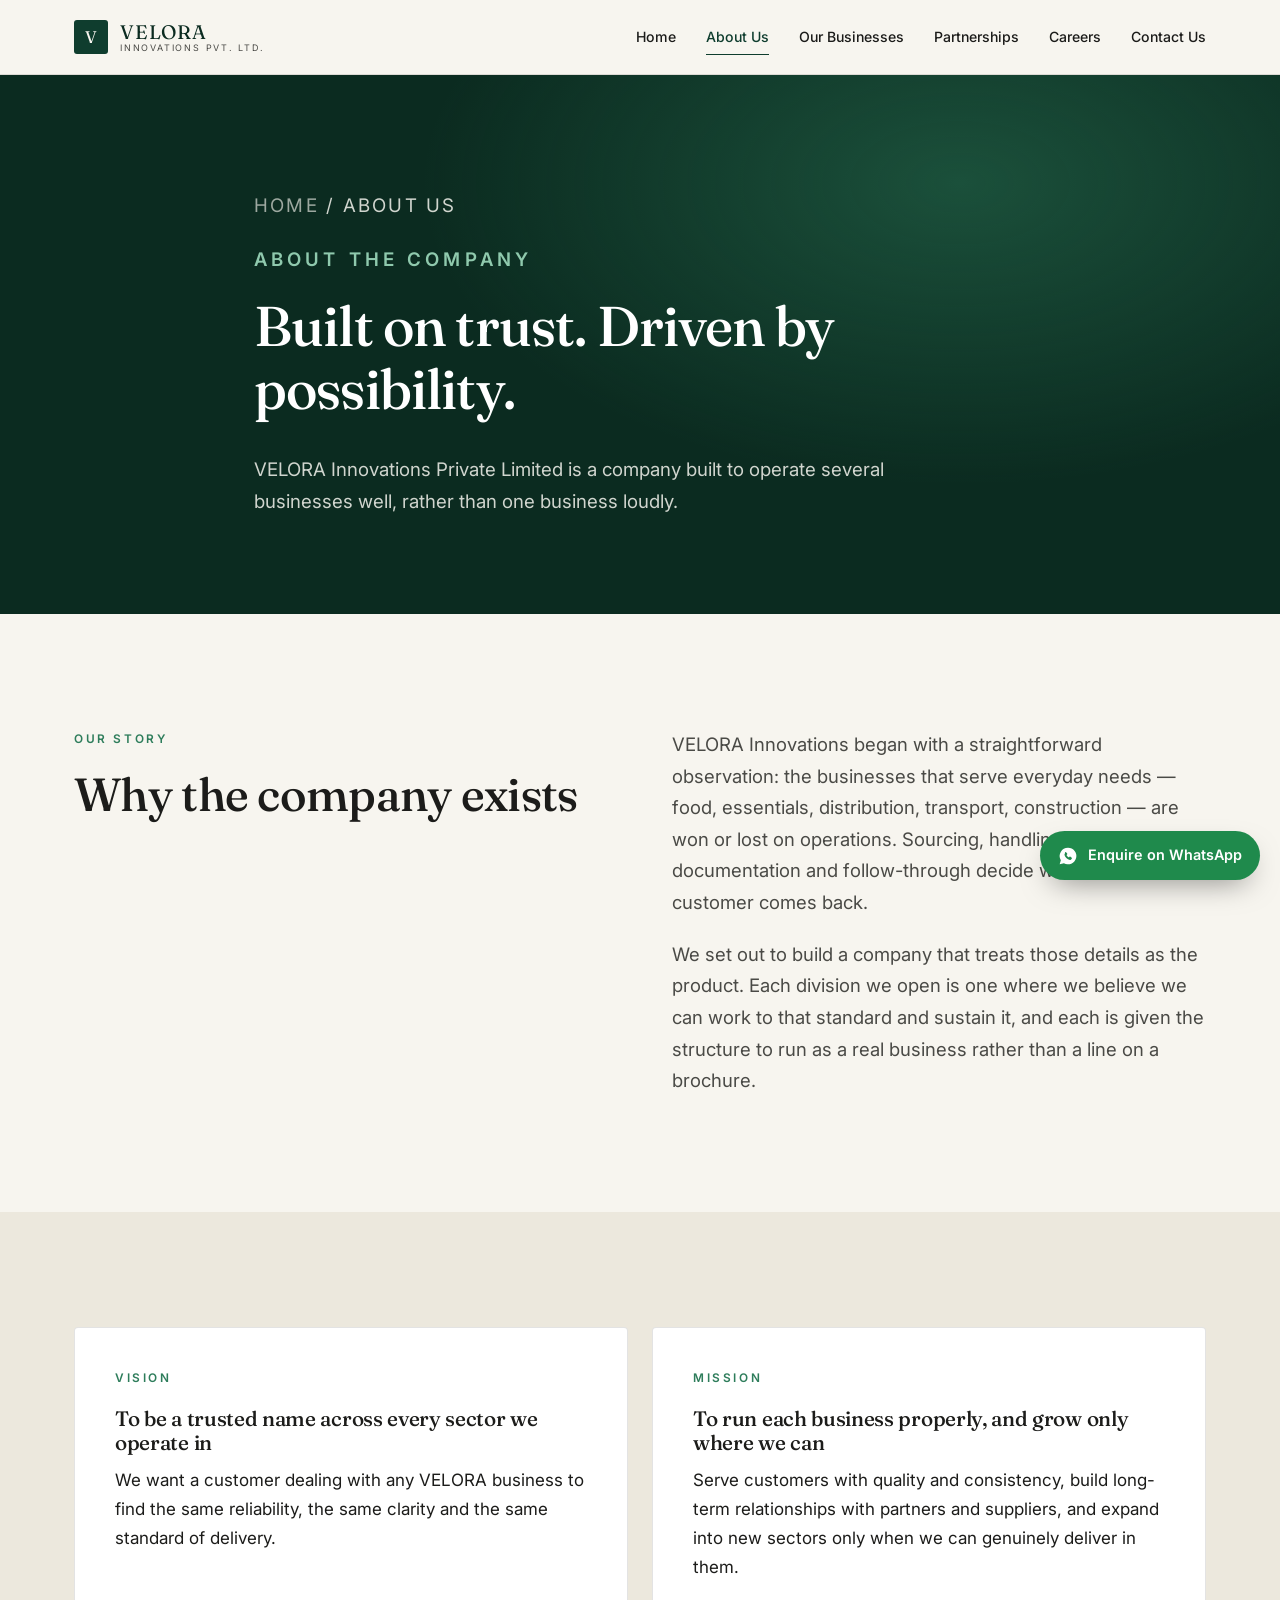
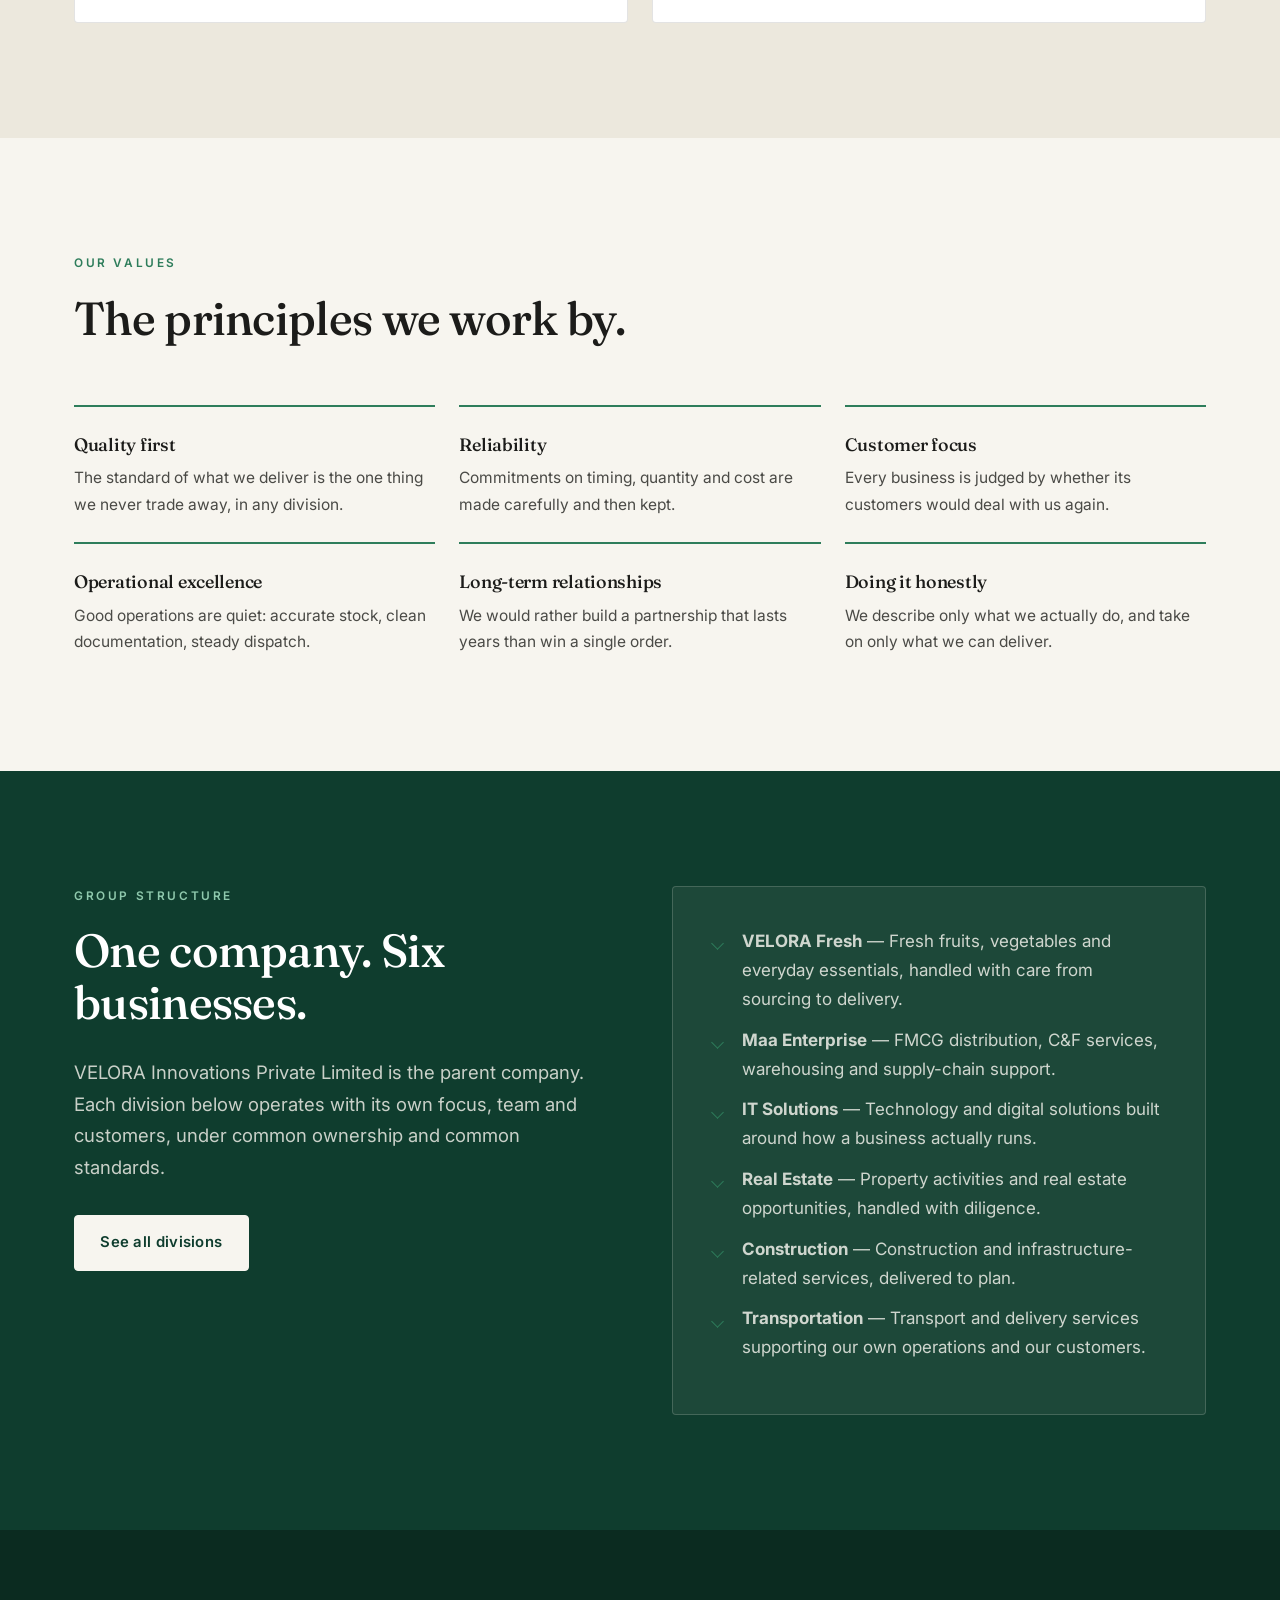
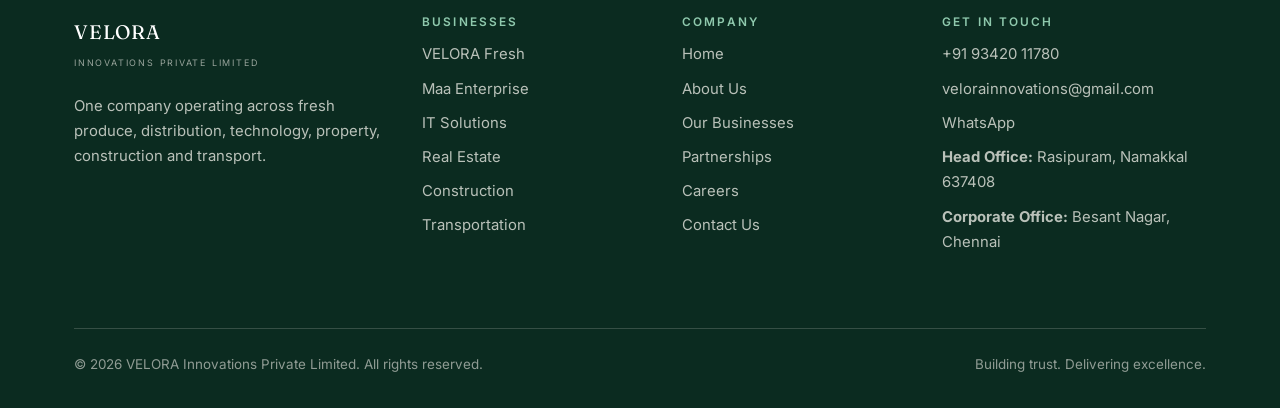
==== about.html @ d8b98b3e "VELORA Innovations corporate website" ====
<!doctype html>
<html lang="en">
<head>
  <meta charset="utf-8">
  <meta name="viewport" content="width=device-width, initial-scale=1">
  <title>About Us — VELORA Innovations Private Limited</title>
  <meta name="description" content="The story, vision, mission and values of VELORA Innovations Private Limited, and how its business divisions are structured.">
  <link rel="preconnect" href="https://fonts.googleapis.com">
  <link rel="preconnect" href="https://fonts.gstatic.com" crossorigin>
  <link href="https://fonts.googleapis.com/css2?family=Fraunces:opsz,wght@9..144,400;9..144,500;9..144,600&family=Inter:wght@400;500;600&display=swap" rel="stylesheet">
  <link rel="stylesheet" href="assets/css/site.css">
</head>
<body>
  <header class="site-header">
    <div class="wrap site-header__inner">
      <a class="brand" href="index.html">
        <span class="brand__mark">V</span>
        <span class="brand__text">
          <span class="brand__name">VELORA</span>
          <span class="brand__sub">Innovations Pvt. Ltd.</span>
        </span>
      </a>
      <nav class="nav" id="primary-nav" aria-label="Primary">
        <a href="index.html">Home</a>
        <a href="about.html" aria-current="page">About Us</a>
        <a href="businesses.html">Our Businesses</a>
        <a href="partnerships.html">Partnerships</a>
        <a href="careers.html">Careers</a>
        <a href="contact.html">Contact Us</a>
      </nav>
      <button class="nav-toggle" type="button" aria-label="Menu" aria-expanded="false" aria-controls="primary-nav"><span></span></button>
    </div>
  </header>

  <main>
    <section class="hero hero--page">
      <div class="wrap hero__inner">
        <p class="breadcrumb"><a href="index.html">Home</a> / About Us</p>
        <p class="eyebrow">About the company</p>
        <h1>Built on trust. Driven by possibility.</h1>
        <p>VELORA Innovations Private Limited is a company built to operate several businesses well, rather than one business loudly.</p>
      </div>
    </section>
    <section class="section">
      <div class="wrap split">
        <div class="reveal">
          <p class="eyebrow">Our story</p>
          <h2>Why the company exists</h2>
        </div>
        <div class="reveal">
          <p class="lede">VELORA Innovations began with a straightforward observation: the businesses that serve everyday needs &mdash; food, essentials, distribution, transport, construction &mdash; are won or lost on operations. Sourcing, handling, timing, documentation and follow-through decide whether a customer comes back.</p>
          <p class="lede">We set out to build a company that treats those details as the product. Each division we open is one where we believe we can work to that standard and sustain it, and each is given the structure to run as a real business rather than a line on a brochure.</p>
        </div>
      </div>
    </section>

    <section class="section section--ivory-dark">
      <div class="wrap">
        <div class="grid grid--2">
          <div class="panel reveal">
            <p class="eyebrow">Vision</p>
            <h3>To be a trusted name across every sector we operate in</h3>
            <p>We want a customer dealing with any VELORA business to find the same reliability, the same clarity and the same standard of delivery.</p>
          </div>
          <div class="panel reveal">
            <p class="eyebrow">Mission</p>
            <h3>To run each business properly, and grow only where we can</h3>
            <p>Serve customers with quality and consistency, build long-term relationships with partners and suppliers, and expand into new sectors only when we can genuinely deliver in them.</p>
          </div>
        </div>
      </div>
    </section>

    <section class="section">
      <div class="wrap">
        <div class="section-head reveal">
          <p class="eyebrow">Our values</p>
          <h2>The principles we work by.</h2>
        </div>
        <div class="grid grid--3">
        <div class="value reveal">
          <h3>Quality first</h3>
          <p>The standard of what we deliver is the one thing we never trade away, in any division.</p>
        </div>
        <div class="value reveal">
          <h3>Reliability</h3>
          <p>Commitments on timing, quantity and cost are made carefully and then kept.</p>
        </div>
        <div class="value reveal">
          <h3>Customer focus</h3>
          <p>Every business is judged by whether its customers would deal with us again.</p>
        </div>
        <div class="value reveal">
          <h3>Operational excellence</h3>
          <p>Good operations are quiet: accurate stock, clean documentation, steady dispatch.</p>
        </div>
        <div class="value reveal">
          <h3>Long-term relationships</h3>
          <p>We would rather build a partnership that lasts years than win a single order.</p>
        </div>
        <div class="value reveal">
          <h3>Doing it honestly</h3>
          <p>We describe only what we actually do, and take on only what we can deliver.</p>
        </div>
        </div>
      </div>
    </section>

    <section class="section section--green">
      <div class="wrap split">
        <div class="reveal">
          <p class="eyebrow">Group structure</p>
          <h2>One company. Six businesses.</h2>
          <p class="lede">VELORA Innovations Private Limited is the parent company. Each division below operates with its own focus, team and customers, under common ownership and common standards.</p>
          <div class="btn-row">
            <a class="btn btn--light" href="businesses.html">See all divisions</a>
          </div>
        </div>
        <div class="panel reveal">
          <ul class="list-check">
            <li><strong>VELORA Fresh</strong> &mdash; Fresh fruits, vegetables and everyday essentials, handled with care from sourcing to delivery.</li>
            <li><strong>Maa Enterprise</strong> &mdash; FMCG distribution, C&F services, warehousing and supply-chain support.</li>
            <li><strong>IT Solutions</strong> &mdash; Technology and digital solutions built around how a business actually runs.</li>
            <li><strong>Real Estate</strong> &mdash; Property activities and real estate opportunities, handled with diligence.</li>
            <li><strong>Construction</strong> &mdash; Construction and infrastructure-related services, delivered to plan.</li>
            <li><strong>Transportation</strong> &mdash; Transport and delivery services supporting our own operations and our customers.</li>
          </ul>
        </div>
      </div>
    </section>

  </main>

  <footer class="site-footer">
    <div class="wrap">
      <div class="footer-grid">
        <div class="footer-brand">
          <span class="brand__name">VELORA</span><br>
          <span class="brand__sub">Innovations Private Limited</span>
          <p>One company operating across fresh produce, distribution, technology, property, construction and transport.</p>
        </div>
        <div>
          <h4>Businesses</h4>
          <ul>
          <li><a href="businesses/velora-fresh.html">VELORA Fresh</a></li>
          <li><a href="businesses/maa-enterprise.html">Maa Enterprise</a></li>
          <li><a href="businesses/it-solutions.html">IT Solutions</a></li>
          <li><a href="businesses/real-estate.html">Real Estate</a></li>
          <li><a href="businesses/construction.html">Construction</a></li>
          <li><a href="businesses/transportation.html">Transportation</a></li>
          </ul>
        </div>
        <div>
          <h4>Company</h4>
          <ul>
          <li><a href="index.html">Home</a></li>
          <li><a href="about.html">About Us</a></li>
          <li><a href="businesses.html">Our Businesses</a></li>
          <li><a href="partnerships.html">Partnerships</a></li>
          <li><a href="careers.html">Careers</a></li>
          <li><a href="contact.html">Contact Us</a></li>
          </ul>
        </div>
        <div>
          <h4>Get in touch</h4>
          <ul>
            <li><a href="#" data-contact-phone>Phone</a></li>
            <li><a href="#" data-contact-email>Email</a></li>
            <li><a href="#" data-wa-link data-wa-text="Hello VELORA, I would like to make an enquiry.">WhatsApp</a></li>
            <li><strong>Head Office:</strong> <span data-contact-head-office></span></li>
            <li><strong>Corporate Office:</strong> <span data-contact-corporate-office></span></li>
          </ul>
        </div>
      </div>
      <div class="footer-bottom">
        <span>&copy; <span data-year>2026</span> VELORA Innovations Private Limited. All rights reserved.</span>
        <span>Building trust. Delivering excellence.</span>
      </div>
    </div>
  </footer>

  <a class="wa-float" href="#" data-wa-link data-wa-text="Hello VELORA, I would like to make an enquiry." aria-label="Enquire on WhatsApp">
    <svg viewBox="0 0 24 24" aria-hidden="true"><path fill="currentColor" d="M12 2a10 10 0 0 0-8.6 15.1L2 22l5.1-1.3A10 10 0 1 0 12 2z"/><path fill="#1f8a4c" d="M8.6 7.4c.3-.3.8-.3 1.1 0l1.3 1.6c.3.3.2.8-.1 1.1l-.7.6c.6 1.3 1.7 2.4 3 3l.6-.7c.3-.3.8-.4 1.1-.1l1.6 1.3c.3.3.3.8 0 1.1l-.8.8c-.6.6-1.5.8-2.3.5-2.6-.9-4.6-2.9-5.5-5.5-.3-.8-.1-1.7.5-2.3z"/></svg><span>Enquire on WhatsApp</span>
  </a>

  <script src="assets/js/site.js"></script>
</body>
</html>
---- assets/css/site.css ----
/* ==========================================================================
   VELORA Innovations Private Limited — corporate site styles
   Palette: deep forest green / ivory / charcoal
   ========================================================================== */

:root {
  --green-900: #0b2b20;
  --green-800: #0f3d2e;
  --green-700: #17543f;
  --green-500: #2e7d5b;
  --green-100: #e4ede8;
  --ivory: #f7f5ef;
  --ivory-dark: #ece8dd;
  --charcoal: #1c1c1a;
  --charcoal-soft: #4a4a46;
  --line: rgba(28, 28, 26, 0.12);
  --line-light: rgba(247, 245, 239, 0.18);
  --white: #ffffff;

  --serif: "Fraunces", "Iowan Old Style", Georgia, serif;
  --sans: "Inter", -apple-system, BlinkMacSystemFont, "Segoe UI", Helvetica, Arial, sans-serif;

  --wrap: 1180px;
  --gutter: 24px;
  --radius: 4px;
  --ease: cubic-bezier(0.22, 0.61, 0.36, 1);
}

*, *::before, *::after { box-sizing: border-box; }

html { scroll-behavior: smooth; }

body {
  margin: 0;
  background: var(--ivory);
  color: var(--charcoal);
  font-family: var(--sans);
  font-size: 17px;
  line-height: 1.7;
  -webkit-font-smoothing: antialiased;
}

img { max-width: 100%; display: block; }

a { color: var(--green-800); text-decoration: none; }
a:hover { text-decoration: underline; }

h1, h2, h3, h4 {
  font-family: var(--serif);
  font-weight: 500;
  line-height: 1.12;
  letter-spacing: -0.015em;
  margin: 0 0 0.6em;
}

h1 { font-size: clamp(2.5rem, 6vw, 4.4rem); }
h2 { font-size: clamp(1.9rem, 4vw, 2.9rem); }
h3 { font-size: 1.3rem; }

p { margin: 0 0 1.1em; }
p:last-child { margin-bottom: 0; }

.wrap {
  width: 100%;
  max-width: var(--wrap);
  margin: 0 auto;
  padding: 0 var(--gutter);
}

.eyebrow {
  font-family: var(--sans);
  font-size: 0.74rem;
  font-weight: 600;
  letter-spacing: 0.22em;
  text-transform: uppercase;
  color: var(--green-500);
  margin: 0 0 1.2rem;
}

.lede { font-size: 1.16rem; color: var(--charcoal-soft); max-width: 62ch; }

.section { padding: clamp(64px, 9vw, 120px) 0; }
.section--tight { padding: clamp(48px, 6vw, 80px) 0; }
.section--ivory-dark { background: var(--ivory-dark); }
.section--green {
  background: var(--green-800);
  color: var(--ivory);
}
.section--green h2, .section--green h3 { color: var(--white); }
.section--green .eyebrow { color: #8fc9ad; }
.section--green .lede { color: rgba(247, 245, 239, 0.8); }
.section--green a:not(.btn) { color: var(--white); }

.section-head { max-width: 760px; margin-bottom: clamp(36px, 5vw, 60px); }

/* ---------- Buttons ---------- */

.btn {
  display: inline-flex;
  align-items: center;
  gap: 0.55em;
  padding: 0.95em 1.7em;
  font-size: 0.93rem;
  font-weight: 600;
  letter-spacing: 0.02em;
  border: 1px solid var(--green-800);
  border-radius: var(--radius);
  background: var(--green-800);
  color: var(--ivory);
  cursor: pointer;
  transition: background 0.25s var(--ease), color 0.25s var(--ease), transform 0.25s var(--ease);
  text-decoration: none;
}
.btn:hover { background: var(--green-700); text-decoration: none; transform: translateY(-1px); }

.btn--ghost { background: transparent; color: var(--green-800); }
.btn--ghost:hover { background: rgba(15, 61, 46, 0.07); color: var(--green-800); }

.btn--light { background: var(--ivory); border-color: var(--ivory); color: var(--green-800); }
.btn--light:hover { background: var(--white); border-color: var(--white); color: var(--green-800); }

.btn--outline-light { background: transparent; border-color: var(--line-light); color: var(--ivory); }
.btn--outline-light:hover { background: rgba(247, 245, 239, 0.1); color: var(--white); }

.btn--wa { background: #1f8a4c; border-color: #1f8a4c; color: #fff; }
.btn--wa:hover { background: #197a42; border-color: #197a42; color: #fff; }

.btn-row { display: flex; flex-wrap: wrap; gap: 14px; margin-top: 2rem; }

/* ---------- Header ---------- */

.site-header {
  position: sticky;
  top: 0;
  z-index: 50;
  background: rgba(247, 245, 239, 0.92);
  backdrop-filter: blur(12px);
  border-bottom: 1px solid var(--line);
}

.site-header__inner {
  display: flex;
  align-items: center;
  justify-content: space-between;
  gap: 24px;
  min-height: 74px;
}

.brand { display: flex; align-items: center; gap: 12px; text-decoration: none; }
.brand:hover { text-decoration: none; }
.brand__mark {
  width: 34px; height: 34px;
  display: grid; place-items: center;
  background: var(--green-800);
  color: var(--ivory);
  font-family: var(--serif);
  font-size: 1.05rem;
  border-radius: 3px;
}
.brand__text { display: flex; flex-direction: column; line-height: 1.05; }
.brand__name {
  font-family: var(--serif);
  font-size: 1.22rem;
  letter-spacing: 0.04em;
  color: var(--green-900);
}
.brand__sub {
  font-size: 0.56rem;
  letter-spacing: 0.2em;
  text-transform: uppercase;
  color: var(--charcoal-soft);
}

.nav { display: flex; align-items: center; gap: 30px; }
.nav a {
  font-size: 0.88rem;
  font-weight: 500;
  color: var(--charcoal);
  text-decoration: none;
  padding: 6px 0;
  border-bottom: 1px solid transparent;
}
.nav a:hover { text-decoration: none; border-bottom-color: var(--green-500); }
.nav a[aria-current="page"] { color: var(--green-800); border-bottom-color: var(--green-800); }

.nav-toggle {
  display: none;
  width: 44px; height: 44px;
  background: transparent;
  border: 1px solid var(--line);
  border-radius: var(--radius);
  cursor: pointer;
  position: relative;
}
.nav-toggle span, .nav-toggle span::before, .nav-toggle span::after {
  position: absolute;
  left: 50%; top: 50%;
  width: 18px; height: 1.5px;
  background: var(--charcoal);
  transform: translate(-50%, -50%);
  transition: transform 0.25s var(--ease), opacity 0.2s linear;
  content: "";
}
.nav-toggle span::before { transform: translate(-50%, -6px); }
.nav-toggle span::after { transform: translate(-50%, 6px); }
.nav-toggle[aria-expanded="true"] span { background: transparent; }
.nav-toggle[aria-expanded="true"] span::before { transform: translate(-50%, 0) rotate(45deg); }
.nav-toggle[aria-expanded="true"] span::after { transform: translate(-50%, 0) rotate(-45deg); }

/* ---------- Hero ---------- */

.hero {
  position: relative;
  background: var(--green-900);
  color: var(--ivory);
  overflow: hidden;
}
.hero::after {
  content: "";
  position: absolute;
  inset: 0;
  background:
    radial-gradient(60% 80% at 75% 20%, rgba(46, 125, 91, 0.45), transparent 70%),
    linear-gradient(180deg, rgba(11, 43, 32, 0.2), rgba(11, 43, 32, 0.95));
  pointer-events: none;
}
.hero__inner {
  position: relative;
  z-index: 2;
  padding-top: clamp(84px, 13vw, 170px);
  padding-bottom: clamp(72px, 11vw, 140px);
  max-width: 820px;
}
.hero h1 { color: var(--white); }
.hero .eyebrow { color: #8fc9ad; }
.hero p { color: rgba(247, 245, 239, 0.84); font-size: 1.17rem; max-width: 60ch; }

.hero--page .hero__inner { padding-top: clamp(64px, 9vw, 116px); padding-bottom: clamp(56px, 8vw, 96px); }
.hero--page h1 { font-size: clamp(2.1rem, 4.8vw, 3.5rem); }

.breadcrumb {
  font-size: 0.78rem;
  letter-spacing: 0.12em;
  text-transform: uppercase;
  color: rgba(247, 245, 239, 0.62);
  margin-bottom: 1.4rem;
}
.breadcrumb a { color: rgba(247, 245, 239, 0.62); }
.breadcrumb a:hover { color: var(--white); }

/* ---------- Grids & cards ---------- */

.grid { display: grid; gap: 24px; }
.grid--2 { grid-template-columns: repeat(2, 1fr); }
.grid--3 { grid-template-columns: repeat(3, 1fr); }
.grid--4 { grid-template-columns: repeat(4, 1fr); }

.biz-card {
  position: relative;
  display: flex;
  flex-direction: column;
  background: var(--white);
  border: 1px solid var(--line);
  border-radius: var(--radius);
  overflow: hidden;
  text-decoration: none;
  color: inherit;
  transition: transform 0.3s var(--ease), box-shadow 0.3s var(--ease);
}
.biz-card:hover {
  text-decoration: none;
  transform: translateY(-4px);
  box-shadow: 0 18px 40px -22px rgba(11, 43, 32, 0.4);
}
.biz-card:hover .biz-card__art { transform: scale(1.04); }
.biz-card__art {
  height: 200px;
  background: var(--green-800);
  background-size: cover;
  background-position: center;
  position: relative;
  overflow: hidden;
  transition: transform 0.6s var(--ease);
}
.biz-card__art::after {
  content: "";
  position: absolute;
  inset: 0;
  background: linear-gradient(180deg, rgba(11, 43, 32, 0) 55%, rgba(11, 43, 32, 0.35) 100%);
}
.biz-card__art--fresh { background-image: url(../img/velora-fresh.jpg); }
.biz-card__art--maa { background-image: url(../img/maa-enterprise.jpg); }
.biz-card__art--it { background-image: url(../img/it-solutions.jpg); }
.biz-card__art--realestate { background-image: url(../img/real-estate.jpg); }
.biz-card__art--construction { background-image: url(../img/construction.jpg); }
.biz-card__art--transport { background-image: url(../img/transportation.jpg); }
.biz-card__body { padding: 26px 26px 30px; display: flex; flex-direction: column; flex: 1; }
.biz-card__body h3 { margin-bottom: 0.45em; }
.biz-card__body p { color: var(--charcoal-soft); font-size: 0.97rem; }
.biz-card__link {
  margin-top: auto;
  padding-top: 18px;
  font-size: 0.85rem;
  font-weight: 600;
  letter-spacing: 0.06em;
  text-transform: uppercase;
  color: var(--green-800);
}

.value {
  padding: 28px 0 0;
  border-top: 2px solid var(--green-500);
}
.value h3 { font-size: 1.12rem; }
.value p { color: var(--charcoal-soft); font-size: 0.97rem; }
.section--green .value { border-top-color: rgba(143, 201, 173, 0.6); }
.section--green .value p { color: rgba(247, 245, 239, 0.78); }

.panel {
  background: var(--white);
  border: 1px solid var(--line);
  border-radius: var(--radius);
  padding: clamp(26px, 3.4vw, 40px);
}
.section--green .panel {
  background: rgba(247, 245, 239, 0.06);
  border-color: var(--line-light);
}

.list-check { list-style: none; margin: 0; padding: 0; }
.list-check li {
  position: relative;
  padding: 0 0 0 1.7em;
  margin-bottom: 0.7em;
  color: var(--charcoal-soft);
}
.list-check li::before {
  content: "";
  position: absolute;
  left: 0; top: 0.72em;
  width: 9px; height: 9px;
  border: 1.5px solid var(--green-500);
  border-top: 0; border-right: 0;
  transform: rotate(-45deg);
}
.section--green .list-check li { color: rgba(247, 245, 239, 0.82); }

.split {
  display: grid;
  grid-template-columns: minmax(0, 1fr) minmax(0, 1fr);
  gap: clamp(32px, 5vw, 72px);
  align-items: start;
}

.dl-contact { margin: 0; }
.dl-contact dt {
  font-size: 0.72rem;
  letter-spacing: 0.18em;
  text-transform: uppercase;
  color: var(--green-500);
  margin-bottom: 0.35em;
}
.dl-contact dd { margin: 0 0 1.5rem; font-size: 1.02rem; }
.dl-contact dd:last-child { margin-bottom: 0; }

/* ---------- Form ---------- */

.form-grid { display: grid; grid-template-columns: repeat(2, 1fr); gap: 18px; }
.field { display: flex; flex-direction: column; gap: 7px; }
.field--full { grid-column: 1 / -1; }
.field label {
  font-size: 0.78rem;
  font-weight: 600;
  letter-spacing: 0.1em;
  text-transform: uppercase;
  color: var(--charcoal-soft);
}
.field input, .field select, .field textarea {
  font-family: inherit;
  font-size: 1rem;
  color: var(--charcoal);
  background: var(--white);
  border: 1px solid var(--line);
  border-radius: var(--radius);
  padding: 0.8em 0.9em;
  width: 100%;
}
.field textarea { resize: vertical; min-height: 130px; }
.field input:focus, .field select:focus, .field textarea:focus {
  outline: none;
  border-color: var(--green-500);
  box-shadow: 0 0 0 3px rgba(46, 125, 91, 0.16);
}
.form-note { font-size: 0.86rem; color: var(--charcoal-soft); margin-top: 1rem; }
.form-status {
  margin-top: 1rem;
  font-size: 0.92rem;
  color: var(--green-700);
  min-height: 1.4em;
}

/* ---------- Footer ---------- */

.site-footer {
  background: var(--green-900);
  color: rgba(247, 245, 239, 0.74);
  padding: clamp(56px, 7vw, 86px) 0 32px;
  font-size: 0.93rem;
}
.site-footer a { color: rgba(247, 245, 239, 0.74); }
.site-footer a:hover { color: var(--white); }
.site-footer h4 {
  font-family: var(--sans);
  font-size: 0.74rem;
  font-weight: 600;
  letter-spacing: 0.18em;
  text-transform: uppercase;
  color: #8fc9ad;
  margin-bottom: 1.1em;
}
.site-footer ul { list-style: none; margin: 0; padding: 0; }
.site-footer li { margin-bottom: 0.6em; }
.footer-grid {
  display: grid;
  grid-template-columns: 1.4fr 1fr 1fr 1.2fr;
  gap: 40px;
}
.footer-brand .brand__name { color: var(--white); }
.footer-brand .brand__sub { color: rgba(247, 245, 239, 0.6); }
.footer-brand p { margin-top: 1.2rem; max-width: 34ch; }
.footer-bottom {
  margin-top: clamp(40px, 5vw, 64px);
  padding-top: 24px;
  border-top: 1px solid var(--line-light);
  display: flex;
  flex-wrap: wrap;
  gap: 12px 28px;
  justify-content: space-between;
  font-size: 0.84rem;
  color: rgba(247, 245, 239, 0.56);
}

/* ---------- Floating WhatsApp ---------- */

.wa-float {
  position: fixed;
  right: 20px; bottom: 20px;
  z-index: 60;
  display: inline-flex;
  align-items: center;
  gap: 10px;
  padding: 0.85em 1.25em;
  background: #1f8a4c;
  color: #fff;
  font-size: 0.9rem;
  font-weight: 600;
  border-radius: 100px;
  box-shadow: 0 12px 30px -12px rgba(0, 0, 0, 0.5);
  text-decoration: none;
}
.wa-float:hover { background: #197a42; color: #fff; text-decoration: none; }
.wa-float svg { width: 20px; height: 20px; fill: currentColor; }

/* ---------- Reveal on scroll ---------- */

.reveal { opacity: 0; transform: translateY(18px); transition: opacity 0.7s var(--ease), transform 0.7s var(--ease); }
.reveal.is-visible { opacity: 1; transform: none; }
@media (prefers-reduced-motion: reduce) {
  .reveal { opacity: 1; transform: none; transition: none; }
  html { scroll-behavior: auto; }
}

/* ---------- Responsive ---------- */

@media (max-width: 980px) {
  .grid--4 { grid-template-columns: repeat(2, 1fr); }
  .grid--3 { grid-template-columns: repeat(2, 1fr); }
  .footer-grid { grid-template-columns: repeat(2, 1fr); gap: 32px; }
  .split { grid-template-columns: 1fr; }
}

@media (max-width: 760px) {
  body { font-size: 16px; }
  .nav-toggle { display: block; }
  .nav {
    position: absolute;
    left: 0; right: 0; top: 100%;
    flex-direction: column;
    align-items: stretch;
    gap: 0;
    background: var(--ivory);
    border-bottom: 1px solid var(--line);
    padding: 8px var(--gutter) 22px;
    display: none;
  }
  .nav.is-open { display: flex; }
  .nav a { padding: 13px 0; border-bottom: 1px solid var(--line); }
  .nav a[aria-current="page"] { border-bottom-color: var(--line); }
  .grid--2, .grid--3, .grid--4 { grid-template-columns: 1fr; }
  .form-grid { grid-template-columns: 1fr; }
  .wa-float span { display: none; }
  .wa-float { padding: 0.95em; }
}

@media (max-width: 420px) {
  .footer-grid { grid-template-columns: 1fr; }
  .btn { width: 100%; justify-content: center; }
}

/* ---------- Home hero: centred, photo backdrop ---------- */

.hero--home {
  background-image: url(../img/hero.jpg);
  background-size: cover;
  background-position: center;
}
.hero--home::after {
  background:
    radial-gradient(55% 70% at 50% 30%, rgba(46, 125, 91, 0.35), transparent 70%),
    linear-gradient(180deg, rgba(11, 43, 32, 0.82), rgba(11, 43, 32, 0.95));
}
.hero--home .hero__inner {
  max-width: 900px;
  margin: 0 auto;
  text-align: center;
  padding-top: clamp(96px, 14vw, 180px);
  padding-bottom: clamp(84px, 12vw, 150px);
}
.hero--home .hero__inner > p { margin-left: auto; margin-right: auto; }
.hero--home h1 { font-size: clamp(2.8rem, 7vw, 5.2rem); }
.hero--home .btn-row { justify-content: center; margin-top: 2.4rem; }

.hero__divisions {
  display: flex;
  flex-wrap: wrap;
  justify-content: center;
  gap: 10px;
  margin: 3.2rem 0 0;
  padding: 0;
  list-style: none;
}
.hero__divisions a {
  display: inline-block;
  padding: 0.5em 1.05em;
  font-size: 0.78rem;
  font-weight: 500;
  letter-spacing: 0.08em;
  text-transform: uppercase;
  color: rgba(247, 245, 239, 0.82);
  border: 1px solid rgba(247, 245, 239, 0.22);
  border-radius: 100px;
  text-decoration: none;
  transition: background 0.25s var(--ease), color 0.25s var(--ease), border-color 0.25s var(--ease);
}
.hero__divisions a:hover {
  background: rgba(247, 245, 239, 0.12);
  border-color: rgba(247, 245, 239, 0.5);
  color: var(--white);
}

@media (max-width: 760px) {
  .hero__divisions { margin-top: 2.4rem; }
  .hero__divisions a { font-size: 0.72rem; padding: 0.45em 0.9em; }
}

/* ---------- Home hero slideshow (one photo per division) ---------- */

.hero--home { background-image: none; }

.hero-slides {
  position: absolute;
  inset: 0;
  overflow: hidden;
  background: var(--green-900);
}
.hero-slide {
  position: absolute;
  inset: 0;
  background-size: cover;
  background-position: center;
  opacity: 0;
  transform: scale(1.06);
  transition: opacity 1.6s var(--ease), transform 7s linear;
}
.hero-slide.is-active {
  opacity: 1;
  transform: scale(1);
}

.hero__divisions a.is-current {
  background: var(--ivory);
  border-color: var(--ivory);
  color: var(--green-800);
}

@media (prefers-reduced-motion: reduce) {
  .hero-slide { transition: opacity 0.4s linear; transform: none; }
  .hero-slide.is-active { transform: none; }
}

/* ---------- Division page heroes ---------- */

.hero--division {
  background-size: cover;
  background-position: center;
}
.hero--division::after {
  background:
    radial-gradient(55% 70% at 30% 30%, rgba(46, 125, 91, 0.3), transparent 70%),
    linear-gradient(180deg, rgba(11, 43, 32, 0.84), rgba(11, 43, 32, 0.95));
}
.hero--div-fresh { background-image: url(../img/velora-fresh.jpg); }
.hero--div-maa { background-image: url(../img/maa-enterprise.jpg); }
.hero--div-it { background-image: url(../img/it-solutions.jpg); }
.hero--div-realestate { background-image: url(../img/real-estate.jpg); }
.hero--div-construction { background-image: url(../img/construction.jpg); }
.hero--div-transport { background-image: url(../img/transportation.jpg); }
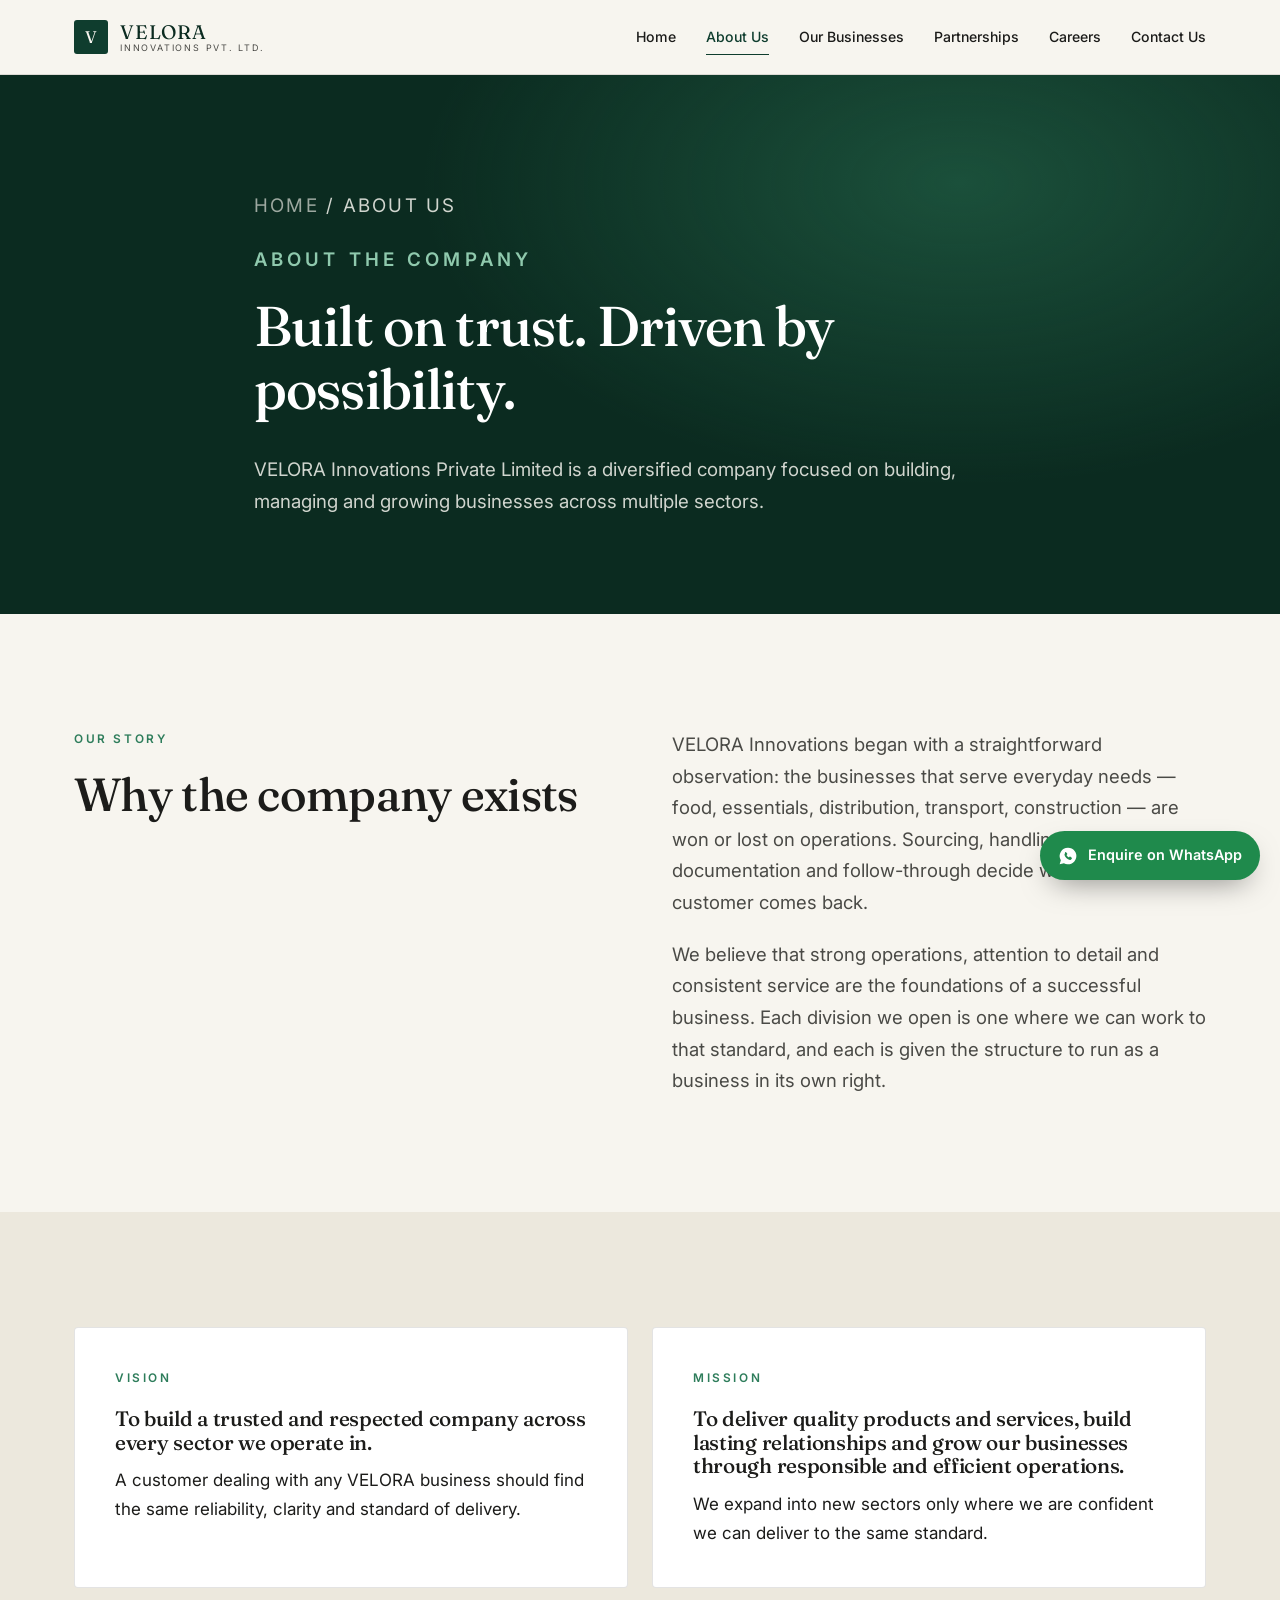
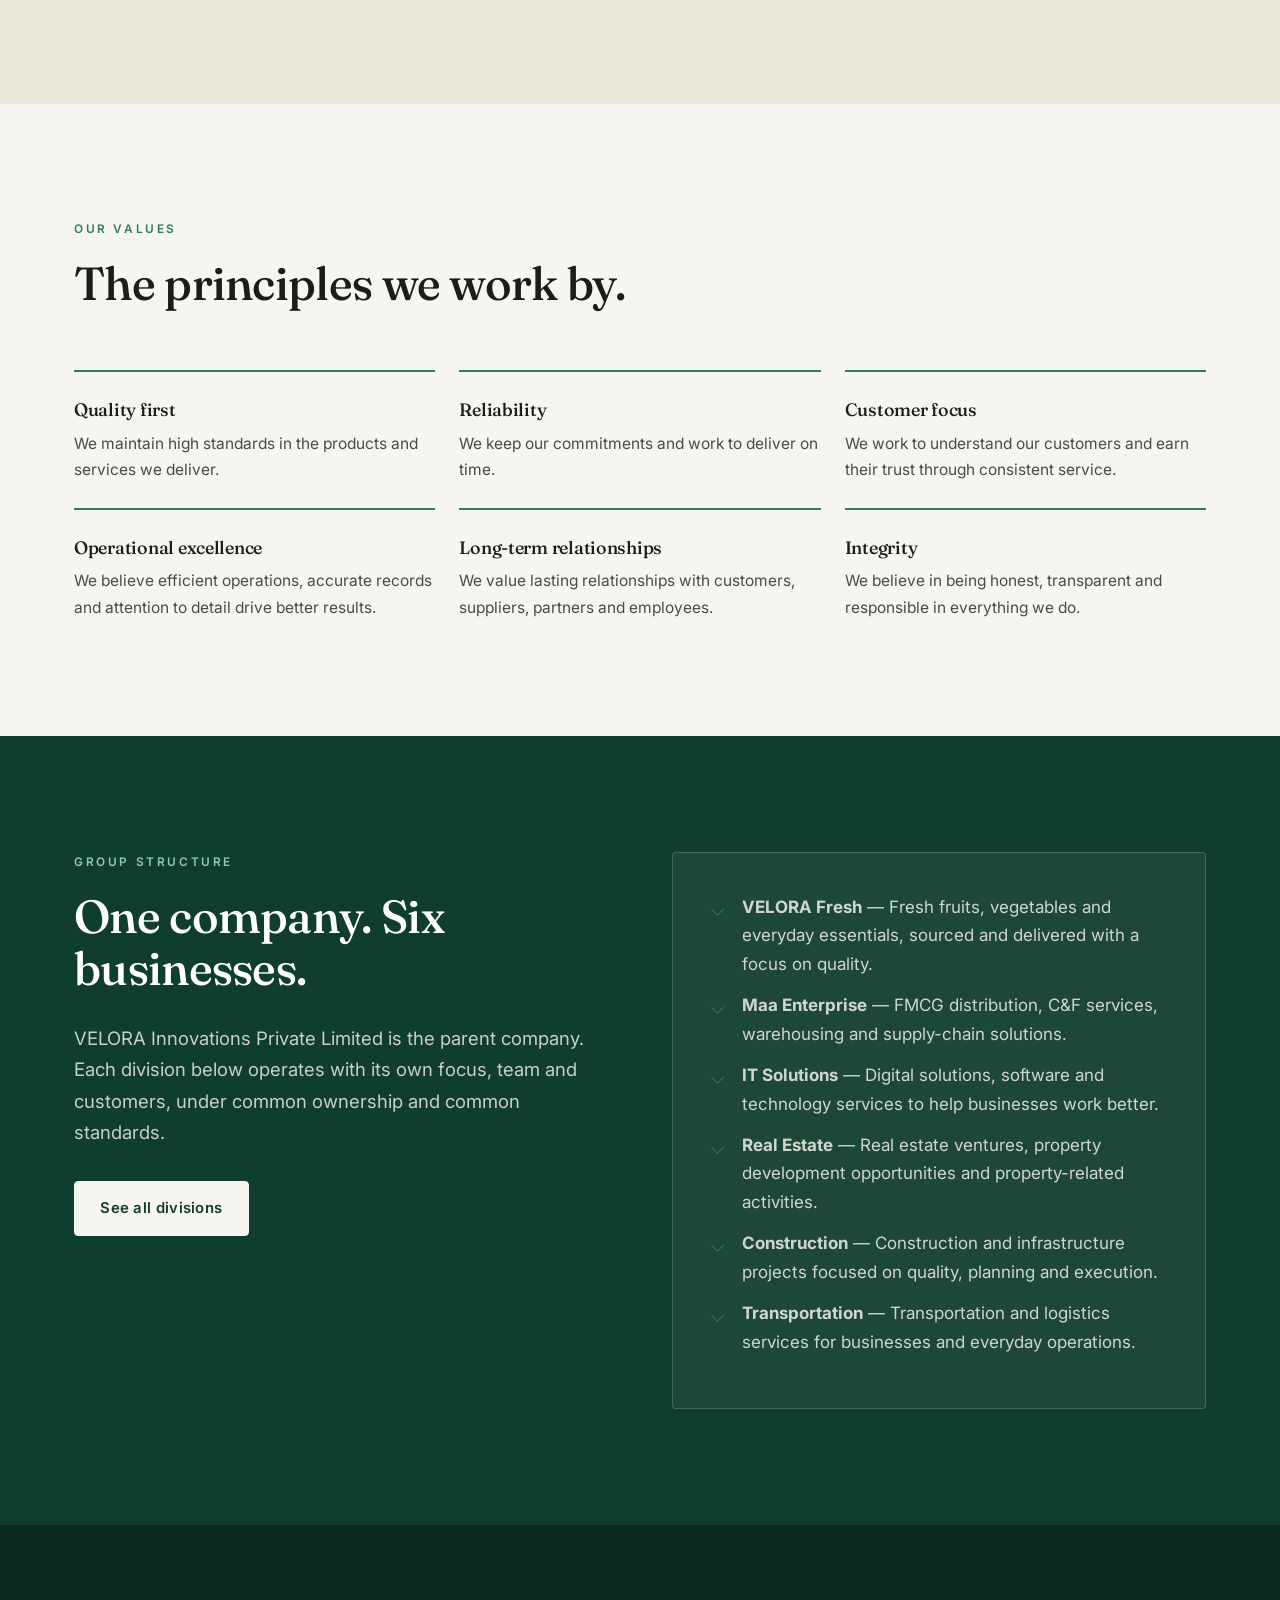
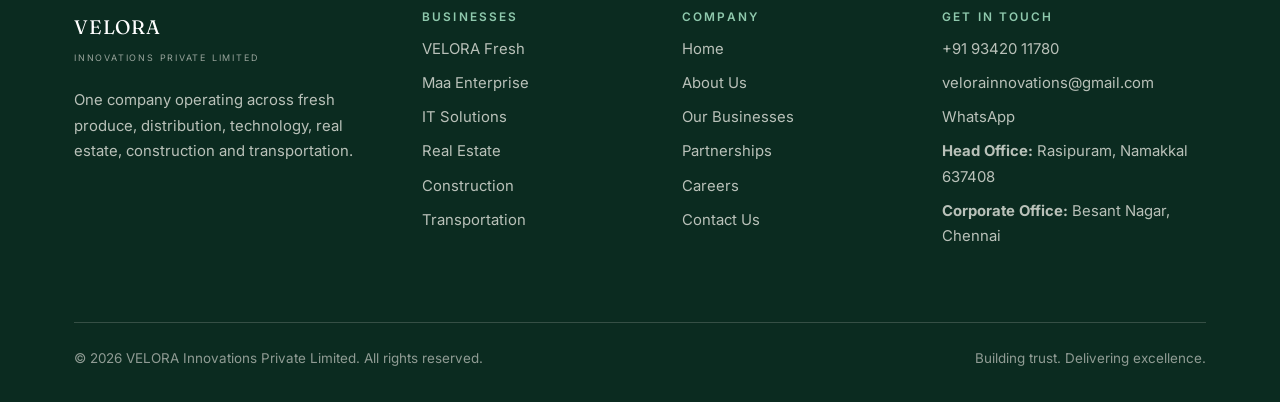
==== commit 5daa8a7e: "Add files via upload" ====
--- a/about.html
+++ b/about.html
@@ -38,7 +38,7 @@
         <p class="breadcrumb"><a href="index.html">Home</a> / About Us</p>
         <p class="eyebrow">About the company</p>
         <h1>Built on trust. Driven by possibility.</h1>
-        <p>VELORA Innovations Private Limited is a company built to operate several businesses well, rather than one business loudly.</p>
+        <p>VELORA Innovations Private Limited is a diversified company focused on building, managing and growing businesses across multiple sectors.</p>
       </div>
     </section>
     <section class="section">
@@ -49,7 +49,7 @@
         </div>
         <div class="reveal">
           <p class="lede">VELORA Innovations began with a straightforward observation: the businesses that serve everyday needs &mdash; food, essentials, distribution, transport, construction &mdash; are won or lost on operations. Sourcing, handling, timing, documentation and follow-through decide whether a customer comes back.</p>
-          <p class="lede">We set out to build a company that treats those details as the product. Each division we open is one where we believe we can work to that standard and sustain it, and each is given the structure to run as a real business rather than a line on a brochure.</p>
+          <p class="lede">We believe that strong operations, attention to detail and consistent service are the foundations of a successful business. Each division we open is one where we can work to that standard, and each is given the structure to run as a business in its own right.</p>
         </div>
       </div>
     </section>
@@ -59,13 +59,13 @@
         <div class="grid grid--2">
           <div class="panel reveal">
             <p class="eyebrow">Vision</p>
-            <h3>To be a trusted name across every sector we operate in</h3>
-            <p>We want a customer dealing with any VELORA business to find the same reliability, the same clarity and the same standard of delivery.</p>
+            <h3>To build a trusted and respected company across every sector we operate in.</h3>
+            <p>A customer dealing with any VELORA business should find the same reliability, clarity and standard of delivery.</p>
           </div>
           <div class="panel reveal">
             <p class="eyebrow">Mission</p>
-            <h3>To run each business properly, and grow only where we can</h3>
-            <p>Serve customers with quality and consistency, build long-term relationships with partners and suppliers, and expand into new sectors only when we can genuinely deliver in them.</p>
+            <h3>To deliver quality products and services, build lasting relationships and grow our businesses through responsible and efficient operations.</h3>
+            <p>We expand into new sectors only where we are confident we can deliver to the same standard.</p>
           </div>
         </div>
       </div>
@@ -80,27 +80,27 @@
         <div class="grid grid--3">
         <div class="value reveal">
           <h3>Quality first</h3>
-          <p>The standard of what we deliver is the one thing we never trade away, in any division.</p>
+          <p>We maintain high standards in the products and services we deliver.</p>
         </div>
         <div class="value reveal">
           <h3>Reliability</h3>
-          <p>Commitments on timing, quantity and cost are made carefully and then kept.</p>
+          <p>We keep our commitments and work to deliver on time.</p>
         </div>
         <div class="value reveal">
           <h3>Customer focus</h3>
-          <p>Every business is judged by whether its customers would deal with us again.</p>
+          <p>We work to understand our customers and earn their trust through consistent service.</p>
         </div>
         <div class="value reveal">
           <h3>Operational excellence</h3>
-          <p>Good operations are quiet: accurate stock, clean documentation, steady dispatch.</p>
+          <p>We believe efficient operations, accurate records and attention to detail drive better results.</p>
         </div>
         <div class="value reveal">
           <h3>Long-term relationships</h3>
-          <p>We would rather build a partnership that lasts years than win a single order.</p>
+          <p>We value lasting relationships with customers, suppliers, partners and employees.</p>
         </div>
         <div class="value reveal">
-          <h3>Doing it honestly</h3>
-          <p>We describe only what we actually do, and take on only what we can deliver.</p>
+          <h3>Integrity</h3>
+          <p>We believe in being honest, transparent and responsible in everything we do.</p>
         </div>
         </div>
       </div>
@@ -118,12 +118,12 @@
         </div>
         <div class="panel reveal">
           <ul class="list-check">
-            <li><strong>VELORA Fresh</strong> &mdash; Fresh fruits, vegetables and everyday essentials, handled with care from sourcing to delivery.</li>
-            <li><strong>Maa Enterprise</strong> &mdash; FMCG distribution, C&F services, warehousing and supply-chain support.</li>
-            <li><strong>IT Solutions</strong> &mdash; Technology and digital solutions built around how a business actually runs.</li>
-            <li><strong>Real Estate</strong> &mdash; Property activities and real estate opportunities, handled with diligence.</li>
-            <li><strong>Construction</strong> &mdash; Construction and infrastructure-related services, delivered to plan.</li>
-            <li><strong>Transportation</strong> &mdash; Transport and delivery services supporting our own operations and our customers.</li>
+            <li><strong>VELORA Fresh</strong> &mdash; Fresh fruits, vegetables and everyday essentials, sourced and delivered with a focus on quality.</li>
+            <li><strong>Maa Enterprise</strong> &mdash; FMCG distribution, C&amp;F services, warehousing and supply-chain solutions.</li>
+            <li><strong>IT Solutions</strong> &mdash; Digital solutions, software and technology services to help businesses work better.</li>
+            <li><strong>Real Estate</strong> &mdash; Real estate ventures, property development opportunities and property-related activities.</li>
+            <li><strong>Construction</strong> &mdash; Construction and infrastructure projects focused on quality, planning and execution.</li>
+            <li><strong>Transportation</strong> &mdash; Transportation and logistics services for businesses and everyday operations.</li>
           </ul>
         </div>
       </div>
@@ -137,7 +137,7 @@
         <div class="footer-brand">
           <span class="brand__name">VELORA</span><br>
           <span class="brand__sub">Innovations Private Limited</span>
-          <p>One company operating across fresh produce, distribution, technology, property, construction and transport.</p>
+          <p>One company operating across fresh produce, distribution, technology, real estate, construction and transportation.</p>
         </div>
         <div>
           <h4>Businesses</h4>
